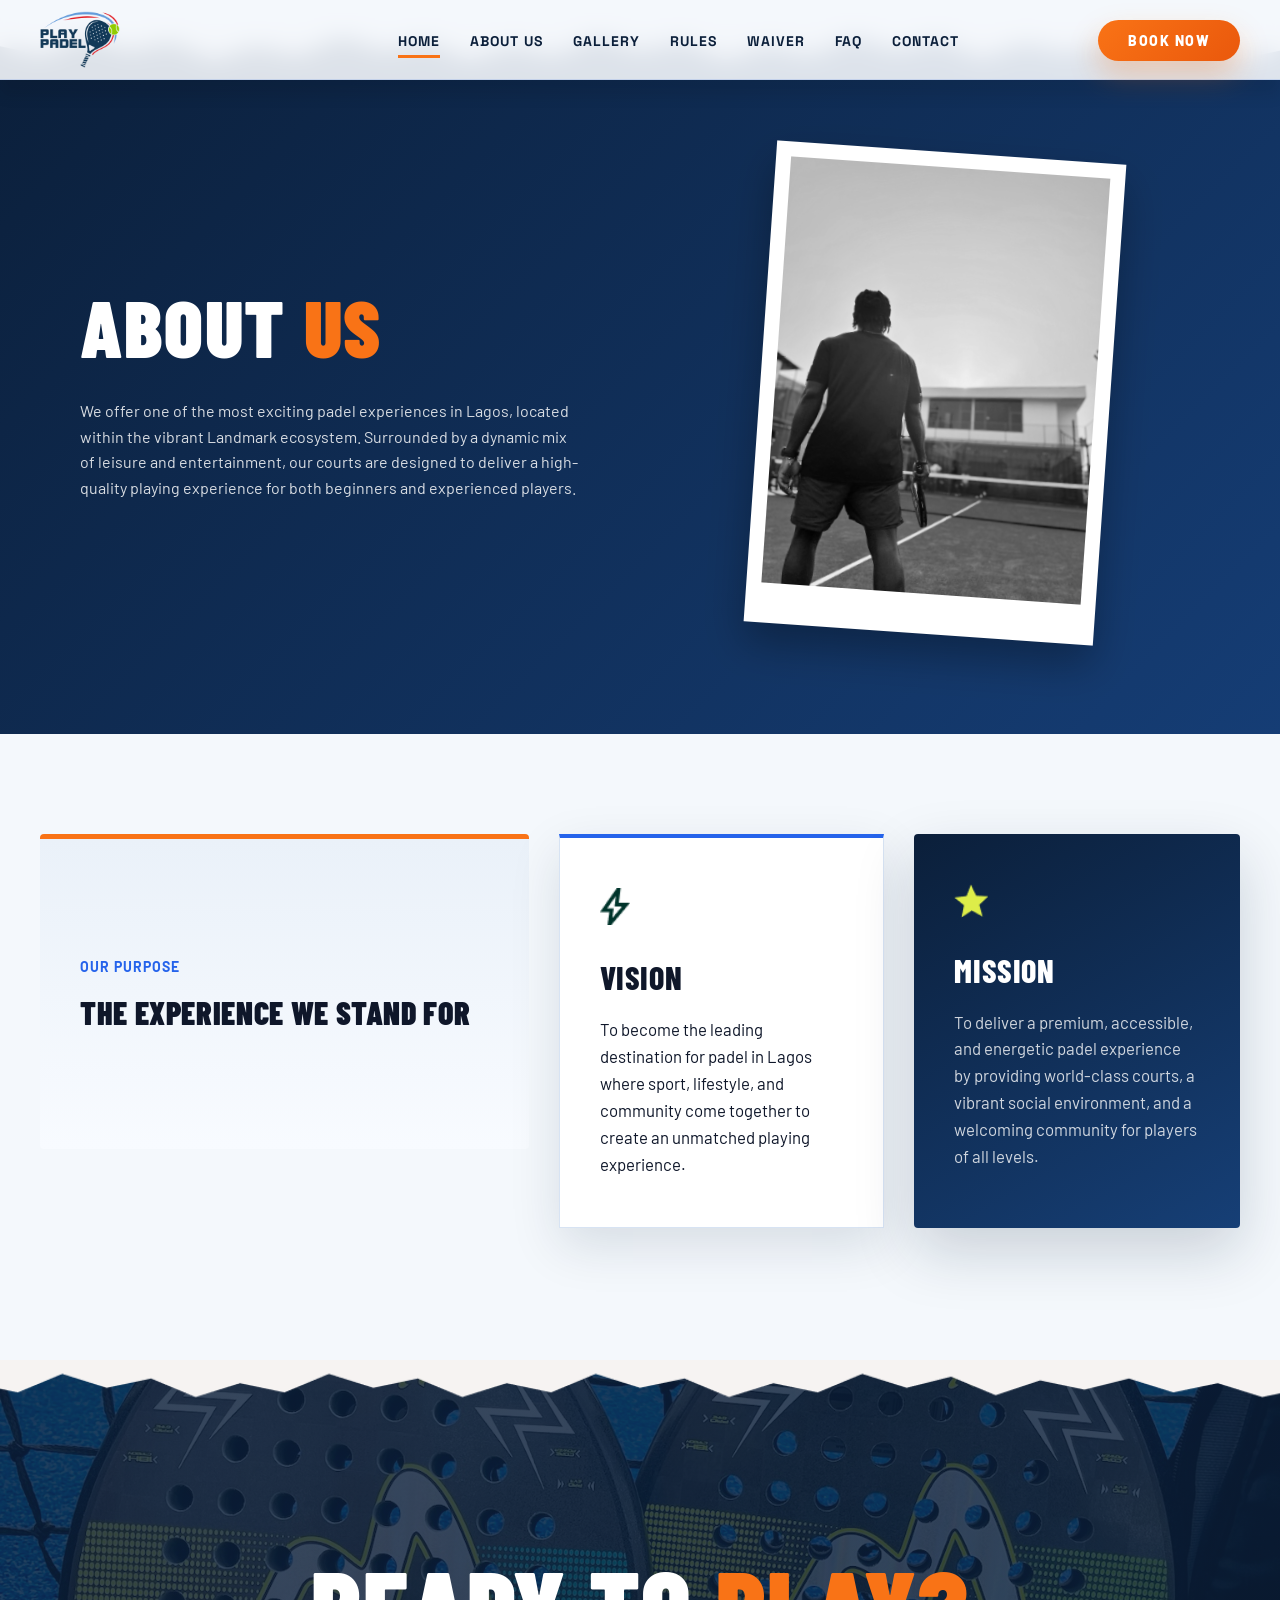
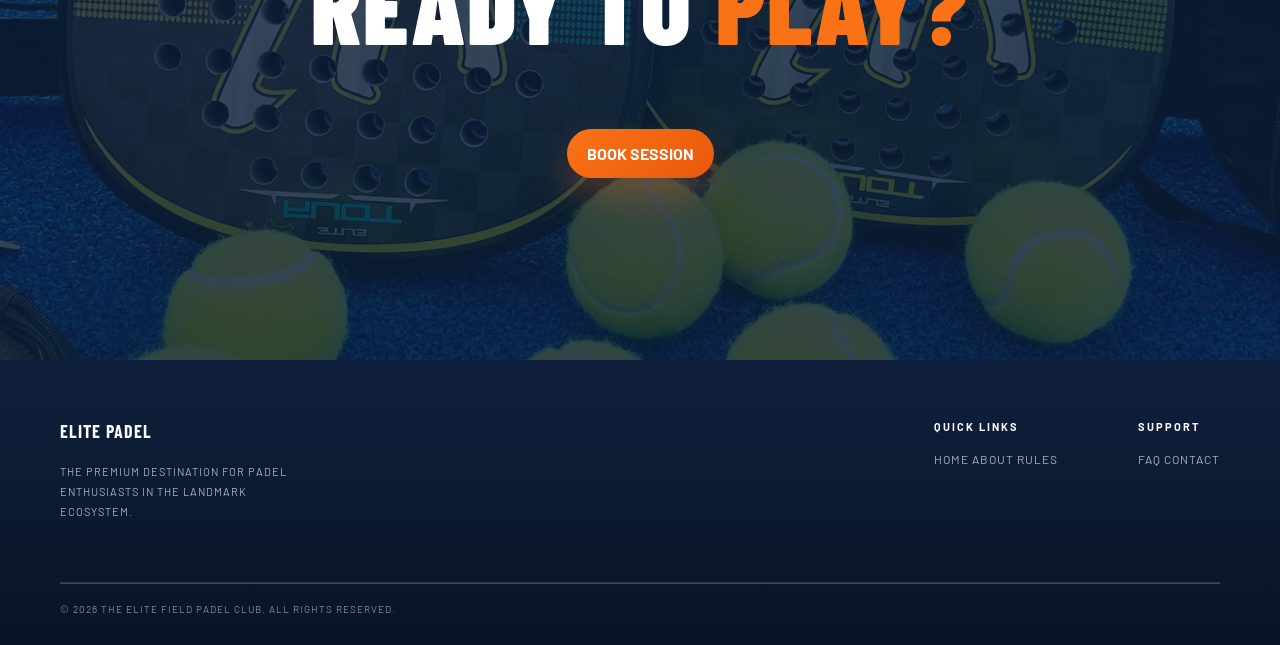
==== about/index.html @ b1336ca7 "playpadel ikoyi version" ====
<!DOCTYPE html>
<html lang="en">
<head>
  <meta charset="UTF-8">
  <meta name="viewport" content="width=device-width, initial-scale=1.0">
  <title>About Us | Play Padel - Premium Padel Club in Lagos, Nigeria</title>
  <link rel="stylesheet" href="/global.css">
  <link rel="stylesheet" href="/about/about.css">
  <link rel="stylesheet" href="/mobile.css" media="screen and (max-width: 768px)">
  <link rel="stylesheet" href="/about/aboutmobile.css" media="screen and (max-width: 768px)">
  <link rel="icon" type="image/x-png" href="/playpadellogo.png">
</head>
<body>
  <header>
    <nav class="navbar">
      <a href="/" class="logo-container">
        <img src="../playpadellogo.png" alt="Play Padel logo"/>
      </a>
    
      <div class="hamburger" id="hamburger">
        <span class="bar"></span>
        <span class="bar"></span>
        <span class="bar"></span>
      </div>
    
      <div class="nav-menu-wrapper" id="nav-menu">
        <ul class="nav-links">
          <li><a href="/">HOME</a></li>
          <li><a href="/about">ABOUT US</a></li>
          <li><a href="/gallery">GALLERY</a></li>
          <li><a href="/rules">RULES</a></li>
          <li><a href="/waiver">WAIVER</a></li>
          <li><a href="/faq">FAQ</a></li>
          <li><a href="/contact">CONTACT</a></li>
        </ul>
    
        <div class="nav-cta mobile-only">
          <a href="/booking" class="btn-book">BOOK NOW</a>
        </div>
      </div>
    
      <div class="nav-cta desktop-only">
        <a href="/booking" class="btn-book">BOOK NOW</a>
      </div>
    </nav>
  </header>
  <main>
    <section class="about-hero reveal-on-scroll">
      <div class="about-zigzag"></div>
    
      <div class="about-container">
        <div class="about-text">
          <h1>ABOUT <span>US</span></h1>
          <p>
            We offer one of the most exciting padel experiences in Lagos, 
            located within the vibrant Landmark ecosystem. Surrounded by a 
            dynamic mix of leisure and entertainment, our courts are 
            designed to deliver a high-quality playing experience for both 
            beginners and experienced players.
          </p>
        </div>
    
        <div class="about-image-wrapper">
          <div class="polaroid-frame">
            <img src="../assets/aboutheroimg.jpg" alt="Padel Player">
          </div>
        </div>
      </div>
    </section>



    <!-- VALUES SECTION -->
    <section class="values-section reveal-on-scroll">
      <div class="values-container">
        
        <div class="value-card purpose-card">
          <span class="sub-label">OUR PURPOSE</span>
          <h2>THE EXPERIENCE WE STAND FOR</h2>
        </div>
    
        <div class="value-card vision-card">
          <div class="icon-wrap">
            <img src="../assets/bolt.png" alt="Vision"> </div>
          <h3>VISION</h3>
          <p>To become the leading destination for padel in Lagos where sport, lifestyle, and community come together to create an unmatched playing experience.</p>
        </div>
    
        <div class="value-card-wrapper">
          <div class="value-card mission-card">
            <div class="icon-wrap">
              <img src="../assets/star.png" alt="Mission">
            </div>
            <h3>MISSION</h3>
            <p>To deliver a premium, accessible, and energetic padel experience by providing world-class courts, a vibrant social environment, and a welcoming community for players of all levels.</p>
          </div>
        </div>
    
      </div>
    </section>


    <!-- READY TO PLAY SECTION -->
    <section class="readytoplay-section reveal-on-scroll">
      <div class="readyzigzag"></div>

      <div class="content">
        <h2>READY TO <span>PLAY?</span>
        </h2>
        <a class="content-btn" href="/booking">BOOK SESSION</a>
      </div>
    </section>
  </main>


  <footer class="footer reveal-on-scroll">
    <div class="footer-container">
      
      <!-- Left -->
      <div class="footer-left">
        <h2>ELITE PADEL</h2>
        <p>
          THE PREMIUM DESTINATION FOR PADEL<br>
          ENTHUSIASTS IN THE LANDMARK<br>
          ECOSYSTEM.
        </p>
      </div>
  
      <!-- Right -->
      <div class="footer-right">
        <div class="footer-column">
          <h4>QUICK LINKS</h4>
          <a href="/">HOME</a>
          <a href="/about">ABOUT</a>
          <a href="/rules">RULES</a>
        </div>
  
        <div class="footer-column">
          <h4>SUPPORT</h4>
          <a href="/faq">FAQ</a>
          <a href="/contact">CONTACT</a>
        </div>
      </div>
  
    </div>
  
    <div class="footer-bottom">
      © 2026 THE ELITE FIELD PADEL CLUB. ALL RIGHTS RESERVED.
    </div>
  </footer>
  

  <script src="/main.js"></script>
</body>
</html>
---- global.css ----
@import url('https://fonts.googleapis.com/css2?family=Barlow:wght@400;500;600;700;800&family=Barlow+Condensed:wght@600;700;800&family=Space+Grotesk:wght@500;700&display=swap');

* {
  margin: 0;
  padding: 0;
  box-sizing: border-box;
}

body, html {
  margin: 0;
  padding: 0;
  font-family: "Barlow", sans-serif;
  background: #f4f8fc;
  color: #0f172a;
  scroll-behavior: smooth;
}

h1, h2, h3 {
  font-family: "Barlow Condensed", sans-serif;
  letter-spacing: 0.02em;
}

:root {
  --primary-gold: #f97316;
  --nav-bg: rgba(244, 248, 252, 0.9);
  --dark-green: #0b1f3a;
  --accent-gold: #2563eb;
  --heading-text: #0f172a;
  --surface-base: #f4f8fc;
  --surface-soft: #eaf1f9;
  --surface-card: #ffffff;
  --surface-strong: #dbeafe;
  --text-muted: #475569;
  --border-soft: #d7e3f3;
  --cta-strong: #ea580c;
  --cta-soft: #ffedd5;
  --shadow-soft: 0 18px 48px rgba(11, 31, 58, 0.12);
  --shadow-strong: 0 24px 60px rgba(11, 31, 58, 0.18);
}

.hero-section {
  position: relative;
  height: 100vh;
  width: 100%;
  background-color: var(--dark-green);
  display: flex;
  align-items: center;
  color: white;
  overflow: hidden;
}

.hero-section::before {
  content: '';
  position: absolute;
  top: 0; 
  left: 0; 
  width: 100%; 
  height: 100%;
  background: 
    linear-gradient(to right, rgba(11, 31, 58, 0.9), rgba(11, 31, 58, 0.45), rgba(11, 31, 58, 0.12)),
    url('/assets/heroimg.jpg') center/cover no-repeat;
  background-position: 50% 35%;
  z-index: 0;
  transform-origin: 80% center; 
  
  animation: cinematicDrift 4.5s cubic-bezier(0.16, 1, 0.3, 1) forwards;
}

.navbar {
  /* display: none; */
  position: fixed;
  top: 0;
  left: 0;
  width: 100%;
  height: 80px;
  display: flex;
  align-items: center;
  justify-content: space-between;
  /* padding: 10px 40px; */
  padding: 0 40px;
  box-sizing: border-box;
  z-index: 100;

  /* Glassmorphism Effect */
  background: var(--nav-bg);
  backdrop-filter: blur(12px);
  -webkit-backdrop-filter: blur(12px);
  border-bottom: 1px solid rgba(37, 99, 235, 0.14);
  box-shadow: 0 14px 36px rgba(11, 31, 58, 0.08);


  animation: navDown 0.8s cubic-bezier(0.16, 1, 0.3, 1) 0.2s backwards;
}

/* Logo Styling */
.logo-container img {
  width: 80px;
  /* height: 60px; */
  height: auto;
  display: block;


  transition: transform 0.4s cubic-bezier(0.175, 0.885, 0.32, 1.275);
}

.logo-container img:hover {
  transform: scale(1.1) rotate(-3deg);
}

/* Navigation Links */
.nav-links {
  list-style: none;
  display: flex;
  gap: 30px;
  margin: 0;
  padding: 0;
  align-items: center;
}

.nav-links a {
  text-decoration: none;
  color: var(--dark-green);
  font-size: 14px;
  font-weight: 700;
  letter-spacing: 1px;
  padding-bottom: 8px;
  font-family: "Space Grotesk", sans-serif;
  position: relative; 
  transition: opacity 0.3s;
}

/* The Hidden Line (Pseudo-element) */
.nav-links a::after {
  content: '';
  position: absolute;
  bottom: 0;
  left: 0;
  width: 100%;
  height: 3px;
  background-color: var(--primary-gold);
  
  /* Start hidden and scaled to the left */
  transform: scaleX(0);
  transform-origin: bottom left;
  
  /* The "moving" animation effect */
  transition: transform 0.3s cubic-bezier(0.65, 0.05, 0.36, 1);
}

/* Hover State: Animate the line in */
.nav-links a:hover::after {
  transform: scaleX(1);
}

/* Active State: Keep the line visible */
.nav-links a.active::after {
  transform: scaleX(1);
}

/*Slight fade for other links on hover */
.nav-links:hover a:not(:hover):not(.active) {
  opacity: 0.6;
}


/* Book Now Button */
.btn-book {
  background: linear-gradient(135deg, var(--primary-gold), var(--cta-strong));
  color: white;
  text-decoration: none;
  padding: 12px 30px;
  font-size: 14px;
  font-weight: 800;
  letter-spacing: 1.5px;
  border-radius: 999px;
  transition: transform 0.25s ease, box-shadow 0.25s ease, background 0.25s ease;
  box-shadow: 0 14px 30px rgba(249, 115, 22, 0.28);
}

.btn-book:hover {
  background: linear-gradient(135deg, #fb923c, var(--primary-gold));
  transform: translateY(-2px);
  box-shadow: 0 18px 34px rgba(249, 115, 22, 0.34);
}

.mobile-only {
  display: none;
}

.hero-content {
  position: relative;
  z-index: 2;
  padding-left: 20px;
  max-width: 640px;
  margin-top: 4rem;
}

.hero-content .mobilehero-text {
  display: none;
}

.hero-content h1 {
  font-size: clamp(4rem, 8vw, 6.6rem);
  margin-bottom: 14px;
  line-height: 0.88;
  letter-spacing: 0.04em;
  text-transform: uppercase;
  text-shadow: 0 10px 30px rgba(0, 0, 0, 0.28);


  animation: revealUp 0.8s cubic-bezier(0.16, 1, 0.3, 1) 0.5s backwards;
}

.hero-content p {
  font-size: 1.15rem;
  font-weight: 500;
  margin-bottom: 34px;
  width: 78%;
  color: rgba(255, 255, 255, 0.88);
  line-height: 1.55;

  animation: revealUp 0.8s cubic-bezier(0.16, 1, 0.3, 1) 0.7s backwards;
}

/* Buttons */
.hero-buttons {
  display: flex;
  gap: 20px;
  align-items: center;

  animation: revealUp 0.8s cubic-bezier(0.16, 1, 0.3, 1) 0.9s backwards;
}

.btn {
  padding: 15px 30px;
  text-decoration: none;
  font-weight: 500;
  border-radius: 999px;
  transition: transform 0.25s ease, box-shadow 0.25s ease, background-color 0.25s ease, color 0.25s ease, border-color 0.25s ease;
  font-family: "Space Grotesk", sans-serif;
  text-align: center;
  letter-spacing: 0.06em;
}

.btn-solid {
  background: linear-gradient(135deg, var(--primary-gold), var(--cta-strong));
  color: white;
  box-shadow: 0 16px 32px rgba(249, 115, 22, 0.3);

  /* This makes the "Book Now" button gently breathe after it appears */
  /* animation: softPulse 3s ease-in-out 2s infinite; */
}

.btn-outline {
  border: 2px solid rgba(255, 255, 255, 0.7);
  color: white;
  background: rgba(255, 255, 255, 0.04);
}

.btn-solid:hover {
  background: linear-gradient(135deg, #fb923c, var(--primary-gold));
  transform: translateY(-3px);
  box-shadow: 0 18px 36px rgba(249, 115, 22, 0.35);
}

.btn-outline:hover {
  background-color: white;
  color: var(--dark-green);
  transform: translateY(-3px);
  box-shadow: 0 14px 30px rgba(255, 255, 255, 0.18);
}

/* Zigzag Bottom Design */
.zigzag-bottom {
  position: absolute;
  bottom: 0;
  left: 0;
  width: 100%;
  height: 80px;
  background-image: url('assets/zigzag.png'); 
  
  /* Adjust size if the zigzag looks too big or too small */
  background-size: auto 100%; 
  z-index: 5;

  animation: revealUp 1s ease-out 1.2s backwards;
}

/* --- Animation Keyframes --- */

/* The "Ken Burns" effect for the background image */
@keyframes heroBackgroundZoom {
  0% { transform: scale(1.15); filter: blur(5px); }
  100% { transform: scale(1); filter: blur(0); }
}

/* Slide down with a slight bounce for the Nav */
@keyframes navDown {
  from { transform: translateY(-100%); opacity: 0; }
  to { transform: translateY(0); opacity: 1; }
}


@keyframes cinematicDrift {
  0% {
    /* Starts zoomed in, shifted right, and slightly dark/blurred */
    transform: scale(1.4) translateX(10%);
    filter: brightness(0.5) blur(15px);
  }
  20% {
    /* Fast initial clear-up */
    filter: brightness(0.7) blur(5px);
  }
  100% {
    /* Settle into the perfect view */
    transform: scale(1) translateX(0);
    filter: brightness(1) blur(0);
  }
}

/* Crisp reveal for text */
/* @keyframes revealUp {
  from { transform: translateY(40px); opacity: 0; }
  to { transform: translateY(0); opacity: 1; }
} */

@keyframes revealUp {
  from { 
    transform: translateX(-60px); /* Changed to X for that "meeting in the middle" feel */
    opacity: 0; 
    filter: blur(10px);
  }
  to { 
    transform: translateX(0); 
    opacity: 1; 
    filter: blur(0);
  }
}

/* Subtle pulse for the CTA to draw the eye */
@keyframes softPulse {
  0% { transform: scale(1); }
  50% { transform: scale(1.03); }
  100% { transform: scale(1); }
}









/* ELEVATED SOCIAL SPORTS SECTION */
.intro-section {
  width: 100%;
  background: 
    linear-gradient(rgba(244, 248, 252, 0.96), rgba(244, 248, 252, 0.96)),
    url('/assets/elevatedbg.png') center top/cover no-repeat;
  min-height: 50vh;
}

.intro-content {
  display: flex;
  padding: 60px 30px;
  gap: 2rem;
  align-items: start;
  justify-content: space-between;
  width: 100%;
}

.intro-content h2 {
  font-size: clamp(2.8rem, 5vw, 4rem);
  color: var(--heading-text);
  line-height: 0.95;
  text-transform: uppercase;
}

.intro-content p{
  width: 65%;
  font-size: 1.4rem;
  color: var(--text-muted);
  justify-self: flex-end;
  line-height: 1.55;
}

.gold-bg {
  width: 100%;
  height: 5px;
  background: linear-gradient(90deg, var(--primary-gold), var(--accent-gold));
}



/* OUR PADEL EXPERIENCE */
.padel-experience {
  display: flex;
  flex-direction: column;
  padding: 40px 20px;
  justify-content: center;
  align-items: center;
}

.padel-experience h2{
  margin-top: 2rem;
  margin-bottom: 2.5rem;
  font-weight: bold;
  font-size: clamp(2.6rem, 5vw, 3.5rem);
  color: var(--heading-text);
  text-transform: uppercase;
}

.padel-cards {
  display: flex;
  gap: 20px;
  width: 100%;

  overflow-x: auto; 
  padding-bottom: 10px;
  
  scroll-snap-type: x mandatory; 
  
  scrollbar-width: none;
  -ms-overflow-style: none;
}

.padel-cards::-webkit-scrollbar {
  display: none;
}

.padel-cards .card {
  background: var(--surface-card);
  width: 100%;
  flex: 0 0 calc((100% - 40px) / 2.6);
  scroll-snap-align: start;
  flex-shrink: 0;
  border-top: 5px solid var(--accent-gold);
  box-shadow: var(--shadow-soft);

  transition: transform 0.4s cubic-bezier(0.165, 0.84, 0.44, 1), box-shadow 0.4s ease;
}

.padel-cards .card:hover {
  transform: translateY(-10px);
  box-shadow: var(--shadow-strong);
}

.padel-cards .card .card-content {
  padding: 30px ;
}

.padel-cards .card img {
  width: 100%;
  height: 400px;
  /* height: auto; */
  object-fit: cover;

  transition: transform 0.8s cubic-bezier(0.165, 0.84, 0.44, 1);
}

.padel-cards .card:hover img {
  transform: scale(1.01);
}

.padel-cards .card .card-content {
  display: flex;
  flex-direction: column;
  gap: 1.2rem;
}

.padel-cards .card .card-content h3{
  font-size: 1.7rem;
  font-weight: bolder;
  color: var(--heading-text);
  line-height: 1;
}

.padel-cards .card .card-content a{
  text-decoration: none;
  color: var(--accent-gold);
  font-size: 12px;
  font-weight: 700;
  font-family: "Space Grotesk", sans-serif;
  letter-spacing: 0.08em;
}

/* --- INTRO SECTION INITIAL STATE (Hidden) --- */
.intro-content h2,
.intro-content p,
.gold-bg,
.padel-experience h2,
.padel-cards .card {
    opacity: 0;
    will-change: transform, opacity, clip-path;
}

/* Text Mask Effect: We use clip-path to hide the text without extra HTML divs */
.intro-content h2, 
.padel-experience h2 {
    transform: translateY(100%);
    clip-path: inset(0 0 100% 0); /* Hides the bottom of the text */
}

.intro-content p {
    transform: translateY(20px);
}

.gold-bg {
    transform: scaleX(0);
    transform-origin: left;
}

.padel-cards .card {
    transform: translateY(40px) scale(0.96);
}

/* --- THE REVEAL LOGIC (Triggered by .reveal-active) --- */

/* 1. Headings Rise and "Unclip" */
.intro-section.reveal-active .intro-content h2,
.intro-section.reveal-active .padel-experience h2 {
    opacity: 1;
    transform: translateY(0);
    clip-path: inset(0 0 0 0); /* Fully reveals the text */
    transition: transform 1s cubic-bezier(0.16, 1, 0.3, 1), 
                clip-path 1s cubic-bezier(0.16, 1, 0.3, 1), 
                opacity 0.5s ease;
}

/* 2. Paragraph follows with a slight fade */
.intro-section.reveal-active .intro-content p {
    opacity: 1;
    transform: translateY(0);
    transition: all 0.8s cubic-bezier(0.16, 1, 0.3, 1) 0.2s;
}

/* 3. The Gold Line draws across */
.intro-section.reveal-active .gold-bg {
    opacity: 1;
    transform: scaleX(1);
    transition: transform 1.2s cubic-bezier(0.65, 0, 0.35, 1) 0.4s;
}

/* 4. The Experience Heading (if in same section) */
.intro-section.reveal-active .padel-experience h2 {
    transition-delay: 0.5s;
}

/* 5. The Cards (Staggered Pop-up) */
.intro-section.reveal-active .padel-cards .card {
    opacity: 1;
    transform: translateY(0) scale(1);
    transition: all 0.8s cubic-bezier(0.16, 1, 0.3, 1);
}

/* Stagger delays for cards */
.intro-section.reveal-active .padel-cards .card:nth-child(1) { transition-delay: 0.6s; }
.intro-section.reveal-active .padel-cards .card:nth-child(2) { transition-delay: 0.75s; }
.intro-section.reveal-active .padel-cards .card:nth-child(3) { transition-delay: 0.9s; }
.intro-section.reveal-active .padel-cards .card:nth-child(4) { transition-delay: 1.05s; }






/* REVIEWS SECTION */
.reviews-section{
  background: linear-gradient(180deg, #eef5fd 0%, #f7fbff 100%);
  padding-top: 20px;
}

.reviews-section-container {
  background-color: #f7fbff;
  /* margin-top: 1rem; */
}

.reviews-section-container h2{
  text-align: center;
  padding-top: 2rem;
  font-size: clamp(2.4rem, 4vw, 3.4rem);
  color: var(--heading-text);
  text-transform: uppercase;
}

.testimonial-container {
  /* display: none; */
  display: flex;
  flex-direction: column;
  padding: 40px 50px;
}

.testimonial-container .container1 {
  display: flex;
  gap: 10px;
  width: 100%;
}

.container1 .left {
  background-color: var(--surface-card);
  padding: 40px 30px;
  border-radius: 18px;
  position: relative;
  width: 65%;
}

.left .quoteicon {
  position: absolute;
  top: 0;
  left: 0;
  margin-top: 10px;
  margin-left: 10px;
  width: 55px;
}

.left-content {
  
  display: flex;
  flex-direction: column;
  gap: 30px;
}

.left-content h3{
  color: var(--heading-text);
  width: 60%;
  line-height: 1.3;
  font-size: 1.2rem;
}

.left-content .name-container {
  display: flex;
  gap: 5px;
}

.left-content .name-container .name-initials {
  background: linear-gradient(135deg, var(--accent-gold), #1d4ed8);
  color: white;
  border-radius: 50%;
  padding: 10px;
  text-align: center;
}

.left-content .name-container .name-content {
  display: flex;
  flex-direction: column;
  align-items: center;
  justify-content: center;
  /* gap: 10px; */
}

.left-content .name-container .name-content h3{
  width: 100%;
  font-size: 14px;
}

.name-content p {
  font-size: 12px;
}


.container1 .right {
  width: 35%;
  display: flex;
  flex-direction: column;
  background: linear-gradient(160deg, var(--dark-green), #153d75);
  padding: 30px;
  gap: 20px;
  border-radius: 18px;
  justify-content: space-between;
  color: white;
  height: 240px;
}

.container1 .right img {
  width: 20px;
}

.container1 .right h3 {
  font-size: 1.3rem;
  font-weight: 500;
  font-style: italic;
}

.white-thin-line {
  background-color: rgba(128, 128, 128, 0.253);
  height: 1px;
  width: 100%;
}

.container1 .right p{
  font-size: 12px;
}



.container2 {
  display: flex;
  gap: 20px;
  padding: 40px 0;
  justify-content: center;
}

.container2 .card {
  width: 100%;
  padding: 20px;
  border-radius: 18px;
  background: var(--surface-soft);
  position: relative;
}

.container2 .card p {
  font-size: 1.2rem;
  font-weight: 600;
}

/* Light cards */
.container2 .card.light {
  background: var(--surface-soft);
  height: 150px;
}

/* Highlight middle card */
.container2 .card.highlight {
  background: linear-gradient(135deg, var(--primary-gold), var(--cta-strong));
  color: white;
}

.container2 .card.highlight img {
  width: 20px;
  margin-bottom: 1rem;
}

.container2 .card.highlight .author {
  color: rgba(255, 255, 255, 0.88);
}

/* Border accent (right card) */
.container2 .card.bordered {
  border-left: 4px solid var(--accent-gold);
  background-color: white;
  height: 120px;
}

.container2 .card.bordered p{
  color: var(--heading-text);
}

/* Stars */
.stars {
  color: var(--primary-gold);
  font-size: 14px;
  margin-bottom: 10px;
}

/* Text */
.text {
  font-size: 14px;
  margin-bottom: 15px;
}

/* Author */
.author {
  font-size: 12px;
  color: var(--text-muted);
}

/* Check icon */
.icon {
  font-size: 16px;
  margin-bottom: 10px;
}




/* --- REVIEWS INITIAL STATE (Hidden) --- */
.reviews-section-container h2,
.container1 .left,
.container1 .right,
.container2 .card {
    opacity: 0;
    will-change: transform, opacity;
}

/* Specific initial positions */
.reviews-section-container h2 { transform: translateY(20px); }
.container1 .left { transform: translateX(-40px); }
.container1 .right { transform: translateX(40px); }
.container2 .card { transform: translateY(30px) scale(0.95); }


/* The Heading */
.reviews-section.reveal-active h2 {
    opacity: 1;
    transform: translateY(0);
    transition: all 0.8s cubic-bezier(0.16, 1, 0.3, 1);
}

/* Main Testimonial (Left & Right sliding together) */
.reviews-section.reveal-active .container1 .left,
.reviews-section.reveal-active .container1 .right {
    opacity: 1;
    transform: translateX(0);
    transition: all 1s cubic-bezier(0.16, 1, 0.3, 1) 0.3s;
}

/* Bottom Cards (Staggered Pop-up) */
.reviews-section.reveal-active .container2 .card {
    opacity: 1;
    transform: translateY(0) scale(1);
    transition: all 0.7s cubic-bezier(0.175, 0.885, 0.32, 1.1) 0.6s;
}

/* Delays for the three small cards */
.reviews-section.reveal-active .container2 .card:nth-child(1) { transition-delay: 0.6s; }
.reviews-section.reveal-active .container2 .card:nth-child(2) { transition-delay: 0.75s; }
.reviews-section.reveal-active .container2 .card:nth-child(3) { transition-delay: 0.9s; }


/* --- MODERN INTERACTIVE HOVERS (The "Love" factor) --- */

/* Large Quote Hover */
.container1 .left {
  transition: transform 0.4s ease, box-shadow 0.4s ease;
}
.container1 .left:hover {
    transform: scale(1.02);
    box-shadow: 0 15px 35px rgba(0,0,0,0.05);
}

/* Dark Green Card Hover */
.container1 .right {
    transition: background-color 0.3s ease, transform 0.4s ease;
}
.container1 .right:hover {
    background: linear-gradient(160deg, #12305a, #1d4ed8);
    transform: translateY(-5px);
}

/* Bottom Cards Hover */
.container2 .card {
    transition: transform 0.4s cubic-bezier(0.165, 0.84, 0.44, 1), box-shadow 0.4s ease, background-color 0.3s ease;
}

.container2 .card:hover {
    transform: translateY(-10px);
    box-shadow: 0 12px 25px rgba(0,0,0,0.08);
}

/* Special interaction for the highlighted card */
.container2 .card.highlight:hover {
    background: linear-gradient(135deg, #fb923c, var(--primary-gold));
}

/* Small detail: Make the quote icon pulse slightly on load */
@keyframes quotePulse {
    0% { transform: scale(1); }
    50% { transform: scale(1.1); }
    100% { transform: scale(1); }
}
.reveal-active .left .quoteicon {
    animation: quotePulse 2s ease-in-out 1.5s;
}



/* READY TO PLAY SECTION */
.readytoplay-section {
  position: relative;
  margin-top: 2rem;
  width: 100%;
  height: 600px;
  background:
    linear-gradient(rgba(11, 31, 58, 0.82), rgba(11, 31, 58, 0.82)), 
    url('assets/readybg.jpg') center/cover no-repeat;
  background-position: 50% 60%;
  overflow: hidden;
  display: flex;
  justify-content: center;
  align-items: center;


  /* We add a transition to the background size/scale for a parallax feel */
  transition: background-position 1.5s cubic-bezier(0.16, 1, 0.3, 1);
}


/* Background image starts slightly zoomed in */
.readytoplay-section::before {
  content: '';
  position: absolute;
  inset: 0;
  background: inherit;
  transform: scale(1.1);
  transition: transform 2s cubic-bezier(0.16, 1, 0.3, 1);
  z-index: 0;
}


/* Zigzag shape */
.readyzigzag {
  position: absolute;
  top: 0;
  left: 0;
  width: 100%;
  height: 100px;
  background: url('assets/readymask.png') center/cover no-repeat;

  transform: translateY(-100%);
  transition: transform 1.2s cubic-bezier(0.16, 1, 0.3, 1);
  z-index: 3;
}

.readytoplay-section .content {
  position: relative;
  z-index: 2;
  display: flex;
  flex-direction: column;
  gap: 4rem;
  align-items: center;
}

.readytoplay-section .content h2 {
  font-size: clamp(3.6rem, 8vw, 6.5rem);
  color: white;
  font-weight: 900;


  opacity: 0;
  transform: translateY(50px) skewY(2deg);
  transition: all 1s cubic-bezier(0.16, 1, 0.3, 1);
}

.readytoplay-section .content h2 span{
  color: var(--primary-gold);

  display: inline-block;
  opacity: 0;
  transform: translateY(30px);
  transition: all 0.8s cubic-bezier(0.16, 1, 0.3, 1);
}

.readytoplay-section .content a {
  text-decoration: none;
  color: white;
  background: linear-gradient(135deg, var(--primary-gold), var(--cta-strong));
  padding: 15px 20px;
  font-weight: bold;
  border-radius: 999px;
  box-shadow: 0 18px 34px rgba(249, 115, 22, 0.28);

  opacity: 0;
  transform: scale(0.8);
  transition: all 0.6s cubic-bezier(0.34, 1.56, 0.64, 1); /* Bouncy entry */
}


/* --- THE REVEAL LOGIC (.reveal-active) --- */

/* Zoom out the background to 'settle' the scene */
.readytoplay-section.reveal-active::before {
  transform: scale(1);
}

/* Slide the zigzag mask down */
.readytoplay-section.reveal-active .readyzigzag {
  transform: translateY(0);
}

/* The Heading rises and straightens */
.readytoplay-section.reveal-active .content h2 {
  opacity: 1;
  transform: translateY(0) skewY(0);
  transition-delay: 0.3s;
}

/* The Yellow "PLAY?" pops up slightly after */
.readytoplay-section.reveal-active .content h2 span {
  opacity: 1;
  transform: translateY(0);
  transition-delay: 0.6s;
}

/* The Button pops in with a spring bounce */
.readytoplay-section.reveal-active .content a {
  opacity: 1;
  transform: scale(1);
  transition-delay: 0.9s;
}

/* --- MODERN HOVER EFFECTS --- */

.readytoplay-section .content a {
  transition: transform 0.3s cubic-bezier(0.16, 1, 0.3, 1), background-color 0.3s ease;
}

.readytoplay-section .content a:hover {
  transform: scale(1.1) rotate(-2deg); /* High energy tilt */
  background: linear-gradient(135deg, #fb923c, var(--primary-gold));
  box-shadow: 0 14px 36px rgba(249, 115, 22, 0.38);
}








/* Footer base */
.footer {
  background: linear-gradient(180deg, #10203c 0%, #081427 100%);
  padding: 60px 60px 30px;
  color: #f8fbff;
}

/* Layout */
.footer-container {
  display: flex;
  justify-content: space-between;
  align-items: flex-start;
}

/* Left side */
.footer-left h2 {
  font-size: 18px;
  letter-spacing: 1px;
  margin-bottom: 20px;
}

.footer-left p {
  font-size: 11px;
  line-height: 1.8;
  letter-spacing: 1px;
  color: rgba(219, 234, 254, 0.72);
}

/* Right side */
.footer-right {
  display: flex;
  gap: 80px;
}

.footer-column h4 {
  font-size: 11px;
  letter-spacing: 2px;
  margin-bottom: 15px;
}

.footer-column a {
  display: block;
  text-decoration: none;
  font-size: 12px;
  color: rgba(219, 234, 254, 0.72);
  margin-bottom: 10px;
  letter-spacing: 1px;
}

/* Bottom line */
.footer-bottom {
  margin-top: 60px;
  padding-top: 20px;
  border-top: 1px solid rgba(219, 234, 254, 0.16);
  font-size: 10px;
  letter-spacing: 1px;
  color: rgba(219, 234, 254, 0.55);
}


/* --- FOOTER INITIAL STATE --- */
.footer-left h2,
.footer-left p,
.footer-column,
.footer-bottom {
    opacity: 0;
    transform: translateY(20px);
    will-change: transform, opacity;
}

.footer-bottom {
    transform: translateY(0); /* Bottom line doesn't move, it just draws */
}

.footer-bottom::before {
    content: '';
    position: absolute;
    top: 0;
    left: 0;
    width: 100%;
    height: 1px;
    background-color: rgba(219, 234, 254, 0.24);
    transform: scaleX(0);
    transform-origin: left;
    transition: transform 1.2s cubic-bezier(0.65, 0, 0.35, 1);
}


/* The Brand and Description (Left) */
.footer.reveal-active .footer-left h2,
.footer.reveal-active .footer-left p {
    opacity: 1;
    transform: translateY(0);
    transition: all 0.8s cubic-bezier(0.16, 1, 0.3, 1) 0.1s;
}

/* The Link Columns (Staggered) */
.footer.reveal-active .footer-column {
    opacity: 1;
    transform: translateY(0);
    transition: all 0.8s cubic-bezier(0.16, 1, 0.3, 1);
}

.footer.reveal-active .footer-column:nth-child(1) { transition-delay: 0.3s; }
.footer.reveal-active .footer-column:nth-child(2) { transition-delay: 0.45s; }

/* The Bottom Copyright & Line */
.footer.reveal-active .footer-bottom {
    opacity: 1;
    transition: opacity 1s ease 0.8s;
}

.footer.reveal-active .footer-bottom::before {
    transform: scaleX(1);
    transition-delay: 0.6s;
}

/* --- FOOTER HOVER EFFECTS (The Premium Polish) --- */

.footer-column a {
    transition: color 0.3s ease, transform 0.3s ease;
    display: inline-block; /* Required for transform to work */
}

.footer-column a:hover {
    color: white;
    transform: translateX(5px);
}

.footer-left h2 {
    cursor: default;
    transition: letter-spacing 0.5s ease;
}

.footer-left h2:hover {
    letter-spacing: 3px; /* Subtle editorial expansion */
}
---- about/about.css ----
@import url('/global.css');

.navbar {
  box-shadow: 0 15px 15px rgba(0,0,0,0.09);
}

.about-hero {
  margin-top: 2rem;
  position: relative;
  background: linear-gradient(135deg, var(--dark-green), #153d75);
  padding: 120px 80px 100px;
  color: white;
  overflow: hidden;
  display: flex;
  align-items: center;
}

/* Zigzag Edge at the Top */
.about-zigzag {
  position: absolute;
  top: 0;
  left: 0;
  width: 100%;
  height: 80px;
  background: url('../assets/readymask.png') center/cover no-repeat;
}

.about-container {
  max-width: 1200px;
  margin: 0 auto;
  display: grid;
  grid-template-columns: 1fr 1fr;
  gap: 60px;
  align-items: center;
  width: 100%;
}

/* Text Styling */
.about-text h1 {
  font-family: 'Barlow Condensed', sans-serif;
  font-size: 5rem;
  font-weight: 900;
  margin-bottom: 2rem;
  line-height: 1;
}

.about-text h1 span {
  color: var(--primary-gold);
}

.about-text p {
  font-size: 1rem;
  line-height: 1.6;
  max-width: 500px;
  color: rgba(255, 255, 255, 0.84);
}

/* Polaroid Styling */
.about-image-wrapper {
  display: flex;
  justify-content: center;
}

.polaroid-frame {
  background: white;
  padding: 15px 15px 40px 15px;
  box-shadow: 0 20px 40px rgba(0,0,0,0.3);
  transform: rotate(4deg); /* The "tilted" look */
  transition: transform 0.3s ease;
}

.polaroid-frame:hover {
  transform: rotate(0deg) scale(1.02);
}

.polaroid-frame img {
  width: 100%;
  max-width: 320px;
  height: auto;
  display: block;
  filter: grayscale(100%);
}

/* --- ABOUT HERO INITIAL STATE --- */

/* Text Mask Reveal */
.about-text h1 {
  opacity: 0;
  transform: translateY(100%);
  clip-path: inset(0 0 100% 0);
  will-change: transform, clip-path, opacity;
}

.about-text p {
  opacity: 0;
  transform: translateY(20px);
  will-change: transform, opacity;
}

/* Polaroid "Physical" Entry */
.polaroid-frame {
  opacity: 0;
  /* Starts higher, more rotated, and slightly larger */
  transform: translateY(-50px) rotate(15deg) scale(1.1);
  will-change: transform, opacity;
}

/* Zigzag Entrance */
.about-zigzag {
  transform: translateY(-100%);
  transition: transform 1.2s cubic-bezier(0.16, 1, 0.3, 1);
}

/* --- THE REVEAL LOGIC (When active) --- */

/* Zigzag slides down first */
.about-hero.reveal-active .about-zigzag {
  transform: translateY(0);
}

/* Heading Rises (Editorial Style) */
.about-hero.reveal-active .about-text h1 {
  opacity: 1;
  transform: translateY(0);
  clip-path: inset(0 0 0 0);
  transition: transform 1.2s cubic-bezier(0.16, 1, 0.3, 1) 0.3s,
              clip-path 1.2s cubic-bezier(0.16, 1, 0.3, 1) 0.3s,
              opacity 0.4s ease 0.3s;
}

/* Paragraph follows */
.about-hero.reveal-active .about-text p {
  opacity: 1;
  transform: translateY(0);
  transition: all 0.8s cubic-bezier(0.16, 1, 0.3, 1) 0.6s;
}

/* 4. Polaroid Drops and Settles */
.about-hero.reveal-active .polaroid-frame {
  opacity: 1;
  /* Settles into your original 4deg rotation */
  transform: translateY(0) rotate(4deg) scale(1);
  transition: all 1.2s cubic-bezier(0.175, 0.885, 0.32, 1.275) 0.8s;
}

/* --- REFINED HOVER --- */
/* We keep your hover, but make sure it plays nice with the animation */
.polaroid-frame:hover {
  transform: rotate(0deg) scale(1.05) !important;
  box-shadow: 0 30px 60px rgba(0,0,0,0.4);
  z-index: 10;
}






/* VALUES SECTION */
.values-section {
  padding: 100px 40px;
  background-color: var(--surface-base);
  overflow: hidden; /* Clips the slanted card if it overflows the screen */
}

.values-container {
  max-width: 1300px;
  margin: 0 auto;
  display: grid;
  /* Left card is wider than the other two */
  grid-template-columns: 1.5fr 1fr 1fr; 
  gap: 30px;
  align-items: stretch;
}

.value-card {
  padding: 50px 40px;
  border-radius: 4px; /* Keeping the sharp, premium edges from your design */
  display: flex;
  flex-direction: column;
}

/* PURPOSE CARD */
.purpose-card {
  background: linear-gradient(180deg, var(--surface-soft), #f8fbff);
  justify-content: center;
  height: 80%;
  border-top: 5px solid var(--primary-gold);
}

.purpose-card .sub-label {
  color: var(--accent-gold);
  font-weight: 700;
  font-size: 14px;
  letter-spacing: 1px;
  margin-bottom: 20px;
}

.purpose-card h2 {
  font-size: 2rem;
  color: var(--heading-text);
  line-height: 1.1;
  font-weight: 900;
  max-width: 400px;
}

/* VISION CARD */
.vision-card {
  background-color: #ffffff;
  border: 1px solid var(--border-soft);
  border-top: 4px solid var(--accent-gold);
  border-radius: 0;
  box-shadow: var(--shadow-soft);
}

.vision-card h3, .mission-card h3 {
  font-size: 2rem;
  margin-bottom: 20px;
  font-weight: 800;
}

.vision-card p, .mission-card p {
  line-height: 1.6;
  font-size: 1.05rem;
}

.vision-card .icon-wrap img {
  width: 30px;
  margin-bottom: 30px;
}

/* MISSION CARD (Slanted) */
.value-card-wrapper {
  /* This wrapper holds the rotation without affecting grid alignment */
  perspective: 1000px;
}

.mission-card {
  background: linear-gradient(150deg, var(--dark-green), #163f76);
  color: white;
  height: 100%;
  transform: rotate(3deg) translateY(10px); /* The signature slant */
  box-shadow: var(--shadow-strong);
}

.mission-card .icon-wrap img {
  width: 35px;
  margin-bottom: 30px;
}

.mission-card p {
  color: rgba(255, 255, 255, 0.8);
}



/* VALUES INITIAL STATE */
.value-card {
  opacity: 0;
  transform: translateY(40px);
}

/* REVEAL LOGIC */
.values-section.reveal-active .value-card {
  opacity: 1;
  transform: translateY(0);
  transition: all 0.8s cubic-bezier(0.16, 1, 0.3, 1);
}

/* Stagger the three cards */
.values-section.reveal-active .purpose-card { transition-delay: 0.1s; }
.values-section.reveal-active .vision-card  { transition-delay: 0.3s; }
.values-section.reveal-active .mission-card { transition-delay: 0.5s; }
---- mobile.css ----
/* * { outline: 1px solid red !important; } */

html, body {
  width: 100%;
  overflow-x: hidden;
  position: relative;
}



/* Make Navbar Fixed */
.navbar {
  position: fixed; /* Always at top */
  top: 0;
  width: 100%;
  justify-content: space-between;
  padding: 0 20px;
  height: 70px;
}

.logo-container img {
  width: 60px;
}

.desktop-only { display: none; }
.mobile-only {display: block;}

/* Hamburger Icon Styling */
.hamburger {
  display: flex;
  flex-direction: column;
  justify-content: space-between;
  width: 30px;
  height: 21px;
  cursor: pointer;
  z-index: 1001; /* Above the menu */
}

.hamburger .bar {
  height: 3px;
  width: 100%;
  background-color: var(--dark-green);
  border-radius: 10px;
  transition: all 0.3s ease-in-out;
}

/* The Full-Screen Menu Overlay */
.nav-menu-wrapper {
  position: fixed;
  top: 0;
  right: -100%; /* Hidden by default */
  width: 100%;
  height: 100vh;
  background: rgba(244, 248, 252, 0.98);
  backdrop-filter: blur(15px);
  display: flex;
  flex-direction: column;
  align-items: center;
  justify-content: center;
  transition: 0.4s cubic-bezier(0.77, 0.2, 0.05, 1.0);
  z-index: 1000;
}

.nav-menu-wrapper.active {
  right: 0; /* Slide in */
}

.nav-links {
  flex-direction: column;
  gap: 2rem;
  text-align: center;
  margin-bottom: 3rem;
}

.nav-links a {
  font-size: 1.3rem;
  color: var(--dark-green);
}

/* The "X" Animation */
.hamburger.active .bar:nth-child(2) {
  opacity: 0;
}

.hamburger.active .bar:nth-child(1) {
  transform: translateY(9px) rotate(45deg);
}

.hamburger.active .bar:nth-child(3) {
  transform: translateY(-9px) rotate(-45deg);
}

/* Prevent Scroll Class */
body.no-scroll {
  overflow: hidden;
}


.hero-section {
  background: linear-gradient(to bottom, rgba(11, 31, 58, 0.08), rgba(11, 31, 58, 0.3), rgba(11, 31, 58, 0.88)), url('/assets/heroimg.jpg');
  background-size: cover;
  background-repeat: no-repeat;
  background-position: center top;
  display: flex;
  flex-direction: column;
  justify-content: center;
  align-items: center;
  text-align: center;
  padding-top: 80px;
  padding-right: 0;
  overflow: hidden;
}

.hero-content {
  margin-top: 0;
  /* padding: 0 24px; */
  margin: 0 auto;
  width: 90%;
  max-width: 100%;
  display: flex;
  flex-direction: column;
  align-items: center;
}

.hero-content .mobilehero-text {
  background-color: rgba(255, 255, 255, 0.96);
  display: block;
  color: var(--heading-text);
  font-size: 13px;
  font-weight: 700;
  letter-spacing: 0.08em;
  padding: 8px 10px;
  width: 280px;
  transform: rotate(-2deg);
  margin-bottom: -1px;

  max-width: 90vw;
  margin-left: auto;
  margin-right: auto;
}

.hero-content h1 {
  font-size: 3rem;
  line-height: 1.2;
  margin-bottom: 1rem;
  word-wrap: break-word;
}

.hero-content p {
  font-size: 1rem;
  width: 90%;
  max-width: 100%;
  margin: 0 auto 2rem auto;
}

.hero-buttons {
  display: flex;
  gap: 15px;
  justify-content: center;
  align-items: center;
  width: 100%;
}

.btn {
  display: inline-flex;
  align-items: center;
  justify-content: center;
  font-size: 15px;
  font-weight: 600;
  padding: 10px 20px;
}

.zigzag-bottom {
  height: 30px;
}

.intro-content, .gold-bg {
  display: none;
}

.padel-experience {
  padding: 20px;
}

.padel-experience h2 {
  margin-top: 1rem;
  font-size: 2.2rem;
}

.padel-cards {
  flex-direction: column;
  overflow: hidden;
}

.padel-cards .card {
  flex: 0 0 85%; 
  scroll-snap-align: center;
}

.padel-cards .card img {
  height: 320px;
  overflow: hidden;
}

.padel-cards .card2 img{
  transform: rotate(-2deg) scale(1.05);
}
.padel-cards .card3 img{
  transform: rotate(2deg) scale(1.05);
}







/* REVIEWS SECTION */
.reviews-section-container h2 {
  font-size: 1.5rem;
  padding: 2rem 15px 0 15px;
  line-height: 1.2;
}

.testimonial-container {
  padding: 30px 20px;
  gap: 20px;
}

.testimonial-container .container1 {
  flex-direction: column;
  gap: 20px;
}

.container1 .left, 
.container1 .right {
  width: 100%;
  height: auto;
}

.left-content h3 {
  width: 100%;
  font-size: 1.1rem;
}

.container1 .right {
  min-height: 220px;
  padding: 30px 25px;
}

.container2 {
  flex-direction: column;
  padding: 20px 0;
  gap: 15px;
}

.container2 .card.light, 
.container2 .card.bordered {
  height: auto;
  min-height: 120px;
  padding: 25px 20px;
}

.container2 .card p {
  font-size: 1.1rem;
}

.left-content .name-container .name-initials {
  width: 45px;
  height: 45px;
  display: flex;
  align-items: center;
  justify-content: center;
  padding: 0;
  flex-shrink: 0;
}





/* READY TO PLAY SECTION */
.readytoplay-section {
  height: 450px;
  margin-top: 0;
}

.readyzigzag {
  height: 40px;
  background-size: cover;
}

.readytoplay-section .content {
  gap: 2.5rem;
  padding: 0 20px;
  text-align: center;
}

.readytoplay-section .content h2 {
  font-size: 3rem;
  line-height: 1.1;
  letter-spacing: -1px;
}

.readytoplay-section .content a {
  width: 100%;
  max-width: 280px;
  display: inline-block;
  padding: 18px 0;
  font-size: 1rem;
  letter-spacing: 1px;
  border-radius: 999px;
}



/* FOOTER */
.footer {
  padding: 40px 24px 20px; 
  text-align: left;
}

.footer-container {
  flex-direction: column;
  gap: 40px;
}

.footer-left h2 {
  font-size: 16px;
  margin-bottom: 15px;
}

.footer-left p {
  font-size: 12px;
  max-width: 100%;
  br {
    display: none;
  }
}

.footer-right {
  width: 100%;
  justify-content: flex-start;
  gap: 50px;
}

.footer-column h4 {
  font-size: 10px;
  margin-bottom: 12px;
}

.footer-column a {
  font-size: 13px;
  margin-bottom: 12px;
}

.footer-bottom {
  margin-top: 40px;
  padding-top: 15px;
  font-size: 9px;
  line-height: 1.4;
  text-align: center;
}
---- about/aboutmobile.css ----
@import url('/mobile.css');

.about-hero {
  padding: 100px 24px 60px;
  flex-direction: column;
  text-align: center;
}

.about-container {
  grid-template-columns: 1fr;
  gap: 40px;
}

.about-text h1 {
  font-size: 3rem;
}

.about-text p {
  margin: 0 auto;
  text-align: left;
}

.polaroid-frame {
  transform: rotate(2deg);
  padding: 10px 10px 50px 10px;
}




/* VALUE SECTION */
.values-container {
  grid-template-columns: 1fr;
  gap: 20px;
}

.purpose-card h2 {
  font-size: 1.5rem;
}

.mission-card {
  transform: rotate(-2deg);
  margin-top: 20px;
}

.vision-card p, .mission-card p {
  line-height: 1.6;
  font-size: .9rem;
}

.values-section {
  padding: 60px 20px;
  margin-bottom: 1.5rem;
}
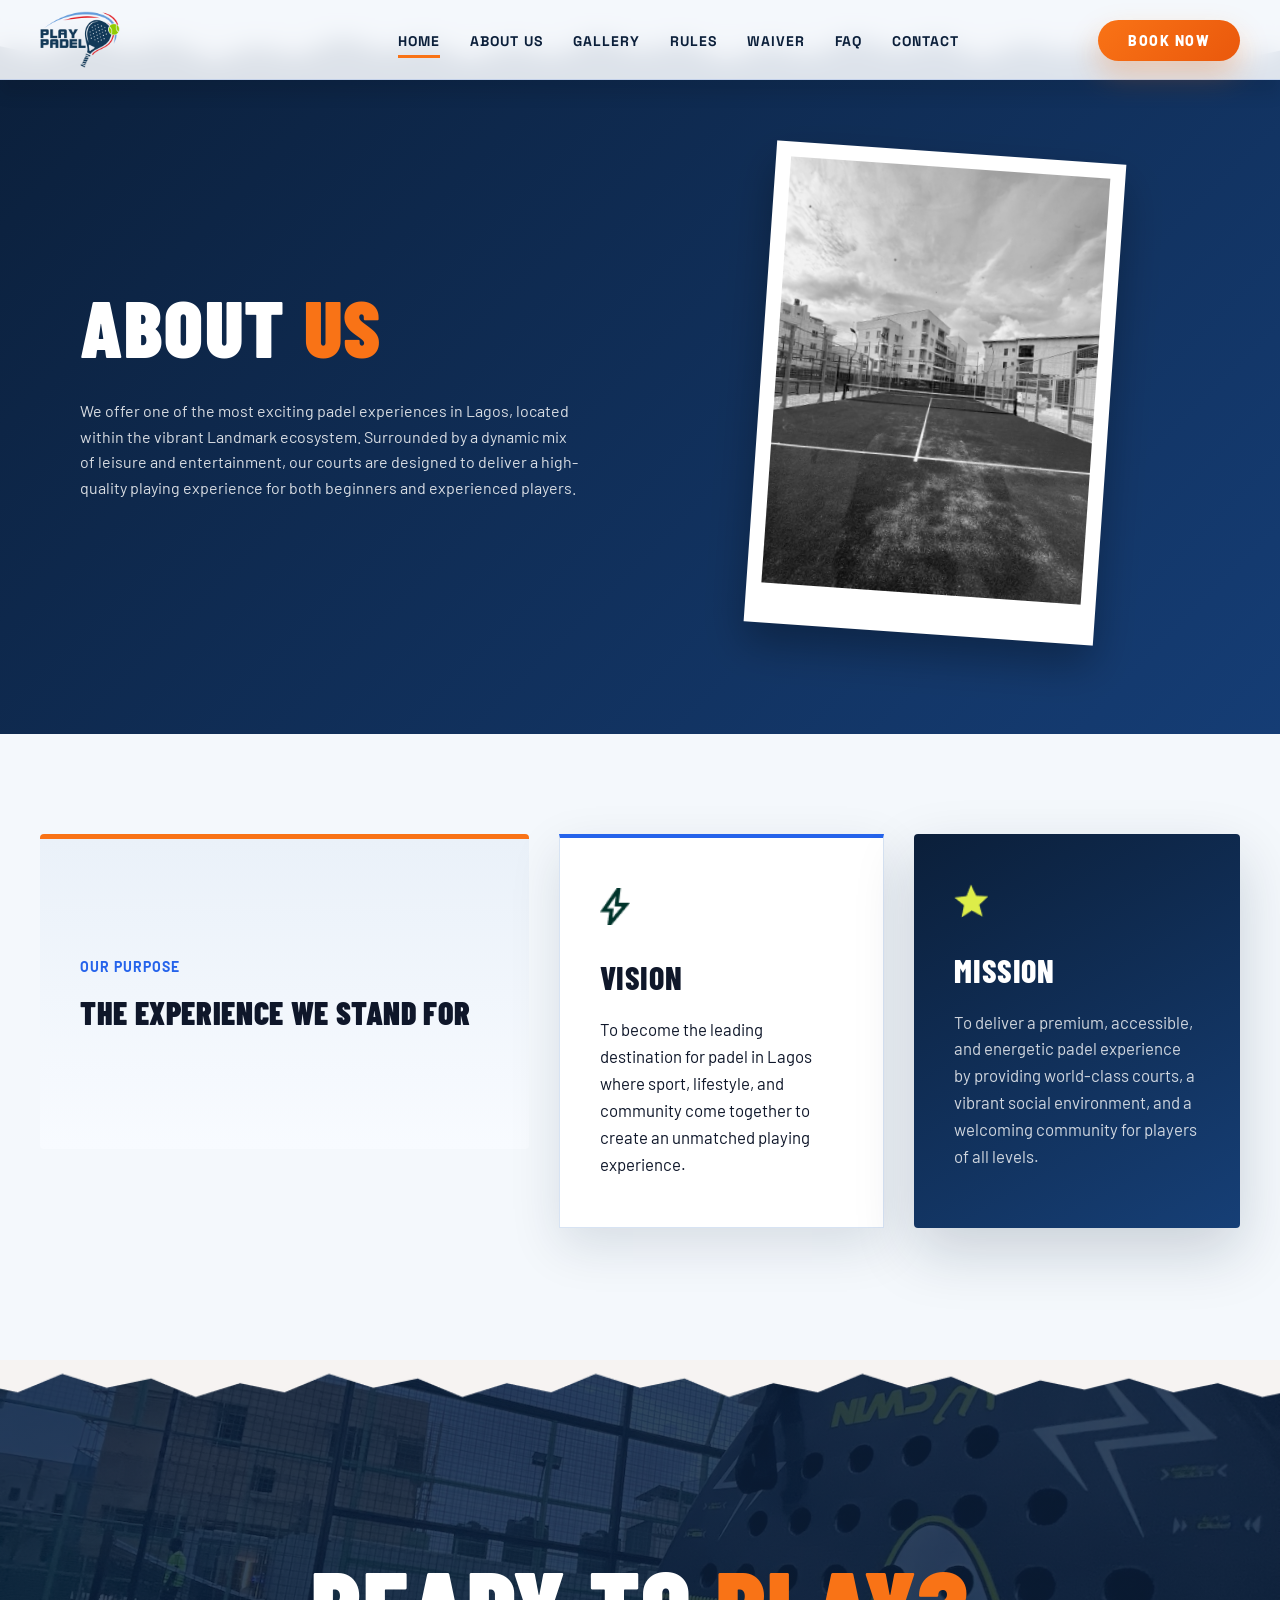
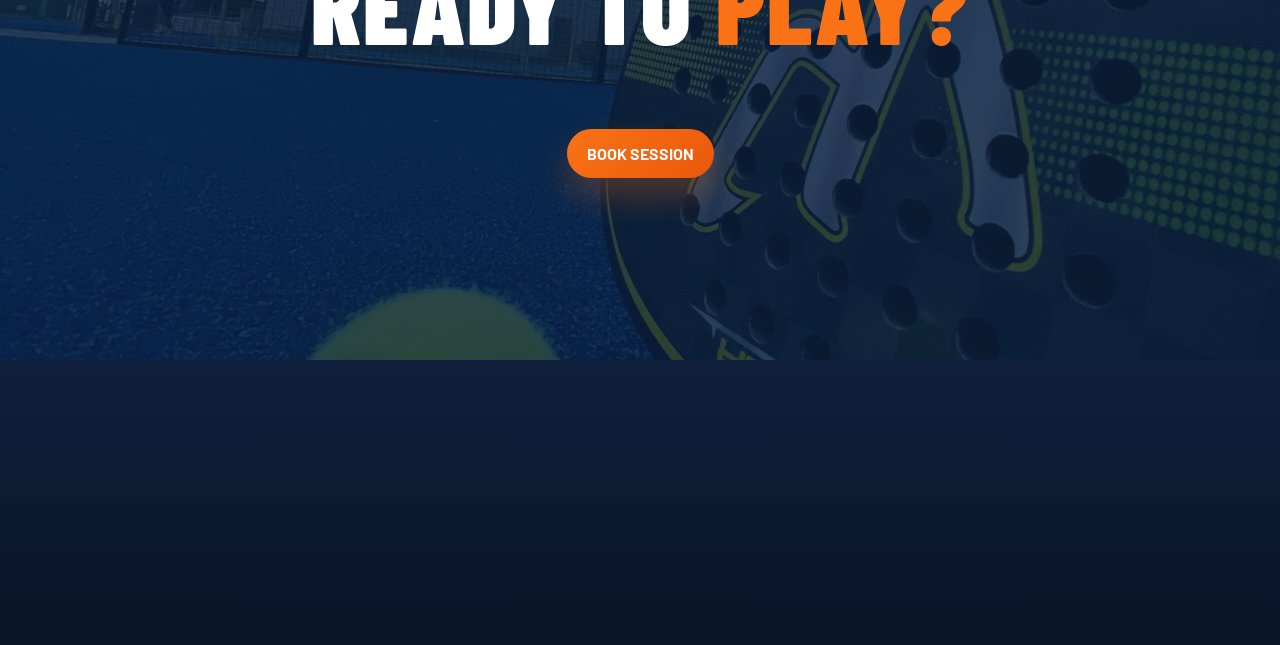
==== commit b9849fc6: "changed all images" ====
--- a/about/index.html
+++ b/about/index.html
@@ -62,7 +62,7 @@
     
         <div class="about-image-wrapper">
           <div class="polaroid-frame">
-            <img src="../assets/aboutheroimg.jpg" alt="Padel Player">
+            <img src="../assets/pic7.jpg" alt="Padel Player">
           </div>
         </div>
       </div>
--- a/global.css
+++ b/global.css
@@ -58,7 +58,7 @@
   height: 100%;
   background: 
     linear-gradient(to right, rgba(11, 31, 58, 0.9), rgba(11, 31, 58, 0.45), rgba(11, 31, 58, 0.12)),
-    url('/assets/heroimg.jpg') center/cover no-repeat;
+    url('/assets/hero2.jpg') center/cover no-repeat;
   background-position: 50% 35%;
   z-index: 0;
   transform-origin: 80% center; 
@@ -357,7 +357,7 @@
   width: 100%;
   background: 
     linear-gradient(rgba(244, 248, 252, 0.96), rgba(244, 248, 252, 0.96)),
-    url('/assets/elevatedbg.png') center top/cover no-repeat;
+    url('/assets/elevatedbg.jpg') center top/cover no-repeat;
   min-height: 50vh;
 }
 
@@ -400,26 +400,68 @@
   padding: 40px 20px;
   justify-content: center;
   align-items: center;
+  width: 100%;
 }
 
 .padel-experience h2{
   margin-top: 2rem;
-  margin-bottom: 2.5rem;
+  margin-bottom: 1.5rem;
   font-weight: bold;
   font-size: clamp(2.6rem, 5vw, 3.5rem);
   color: var(--heading-text);
   text-transform: uppercase;
 }
 
+.padel-slider {
+  width: min(1280px, 100%);
+}
+
+.padel-slider-controls {
+  display: flex;
+  justify-content: flex-end;
+  gap: 12px;
+  margin: 0 0 1.5rem;
+}
+
+.slider-btn {
+  width: 52px;
+  height: 52px;
+  border: 1px solid var(--border-soft);
+  border-radius: 999px;
+  background: rgba(255, 255, 255, 0.92);
+  color: var(--dark-green);
+  display: inline-flex;
+  align-items: center;
+  justify-content: center;
+  font-size: 1.35rem;
+  cursor: pointer;
+  transition: transform 0.2s ease, background-color 0.2s ease, color 0.2s ease, box-shadow 0.2s ease, opacity 0.2s ease;
+  box-shadow: 0 10px 24px rgba(11, 31, 58, 0.1);
+}
+
+.slider-btn:hover:not(:disabled) {
+  transform: translateY(-2px);
+  background: linear-gradient(135deg, var(--accent-gold), #1d4ed8);
+  color: white;
+  box-shadow: 0 14px 28px rgba(37, 99, 235, 0.22);
+}
+
+.slider-btn:disabled {
+  opacity: 0.38;
+  cursor: not-allowed;
+  box-shadow: none;
+}
+
 .padel-cards {
   display: flex;
   gap: 20px;
   width: 100%;
-
-  overflow-x: auto; 
-  padding-bottom: 10px;
+  overflow-x: auto;
+  overflow-y: visible;
+  padding: 8px 4px 18px;
   
   scroll-snap-type: x mandatory; 
+  scroll-behavior: smooth;
   
   scrollbar-width: none;
   -ms-overflow-style: none;
@@ -432,7 +474,7 @@
 .padel-cards .card {
   background: var(--surface-card);
   width: 100%;
-  flex: 0 0 calc((100% - 40px) / 2.6);
+  flex: 0 0 calc((100% - 40px) / 3);
   scroll-snap-align: start;
   flex-shrink: 0;
   border-top: 5px solid var(--accent-gold);
@@ -560,6 +602,12 @@
 .intro-section.reveal-active .padel-cards .card:nth-child(3) { transition-delay: 0.9s; }
 .intro-section.reveal-active .padel-cards .card:nth-child(4) { transition-delay: 1.05s; }
 
+@media (max-width: 1100px) and (min-width: 769px) {
+  .padel-cards .card {
+    flex-basis: calc((100% - 20px) / 2);
+  }
+}
+
 
 
 
@@ -873,7 +921,7 @@
   height: 600px;
   background:
     linear-gradient(rgba(11, 31, 58, 0.82), rgba(11, 31, 58, 0.82)), 
-    url('assets/readybg.jpg') center/cover no-repeat;
+    url('assets/padel4.jpg') center/cover no-repeat;
   background-position: 50% 60%;
   overflow: hidden;
   display: flex;
--- a/mobile.css
+++ b/mobile.css
@@ -187,9 +187,18 @@
   font-size: 2.2rem;
 }
 
+.padel-slider {
+  width: 100%;
+}
+
+.padel-slider-controls {
+  display: none;
+}
+
 .padel-cards {
   flex-direction: column;
   overflow: hidden;
+  padding: 0;
 }
 
 .padel-cards .card {
@@ -252,6 +261,10 @@
   flex-direction: column;
   padding: 20px 0;
   gap: 15px;
+}
+
+.container2 .card:nth-child(n+2) {
+  display: none;
 }
 
 .container2 .card.light, 
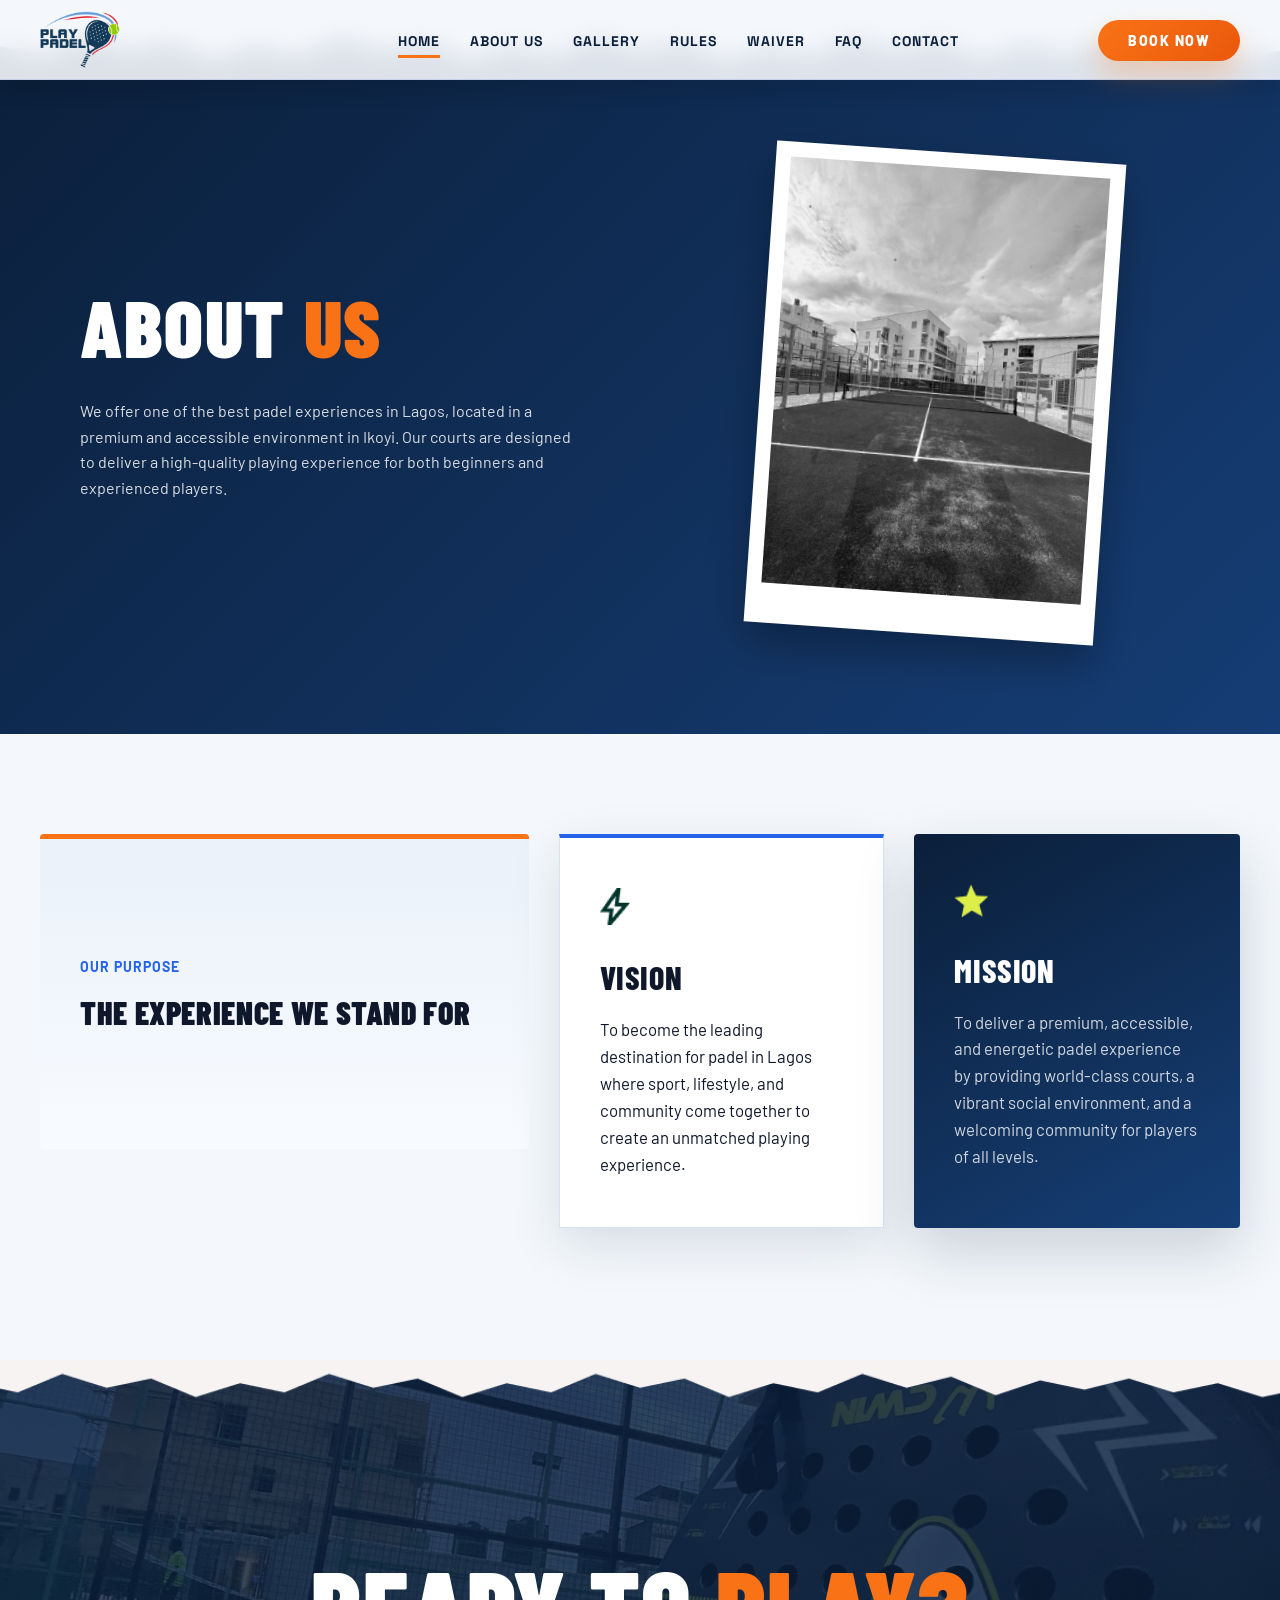
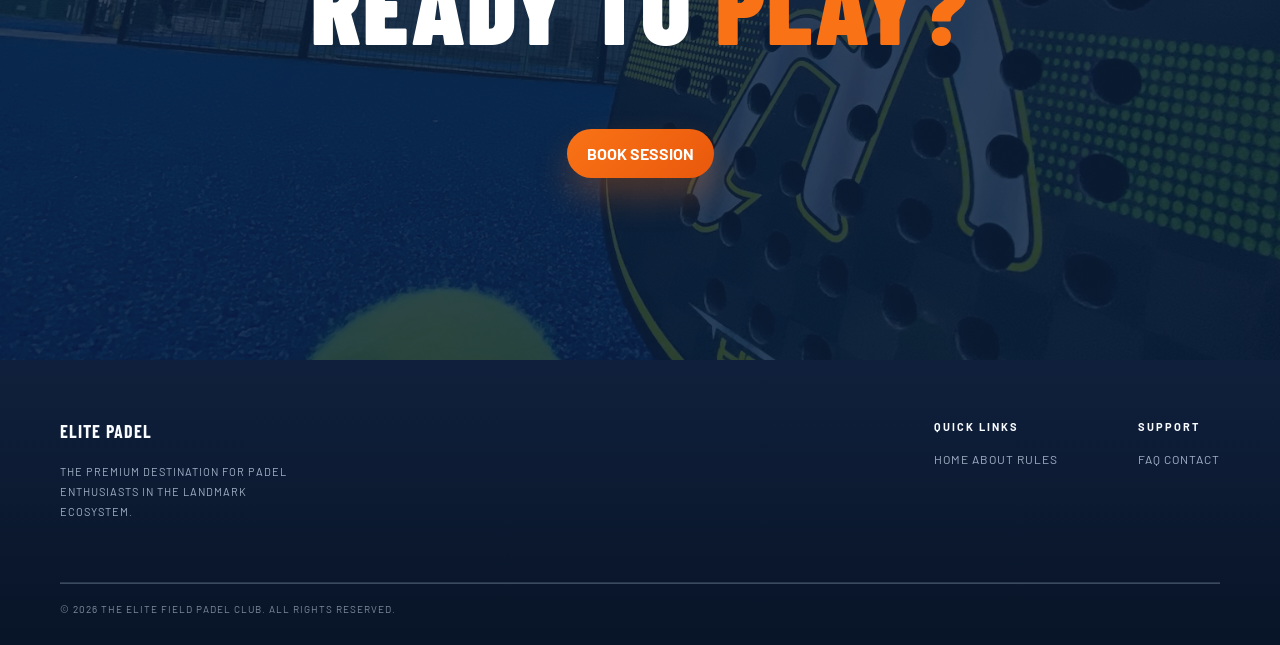
==== commit 2e8a4076: "changed texts to match the document" ====
--- a/about/index.html
+++ b/about/index.html
@@ -52,11 +52,7 @@
         <div class="about-text">
           <h1>ABOUT <span>US</span></h1>
           <p>
-            We offer one of the most exciting padel experiences in Lagos, 
-            located within the vibrant Landmark ecosystem. Surrounded by a 
-            dynamic mix of leisure and entertainment, our courts are 
-            designed to deliver a high-quality playing experience for both 
-            beginners and experienced players.
+            We offer one of the best padel experiences in Lagos, located in a premium and accessible environment in Ikoyi. Our courts are designed to deliver a high-quality playing experience for both beginners and experienced players.
           </p>
         </div>
     
--- a/global.css
+++ b/global.css
@@ -200,7 +200,7 @@
 }
 
 .hero-content h1 {
-  font-size: clamp(4rem, 8vw, 6.6rem);
+  font-size: clamp(4rem, 6vw, 4.6rem);
   margin-bottom: 14px;
   line-height: 0.88;
   letter-spacing: 0.04em;
@@ -357,7 +357,7 @@
   width: 100%;
   background: 
     linear-gradient(rgba(244, 248, 252, 0.96), rgba(244, 248, 252, 0.96)),
-    url('/assets/elevatedbg.jpg') center top/cover no-repeat;
+    url('/assets/LOGO-BG.png') center top/cover no-repeat;
   min-height: 50vh;
 }
 
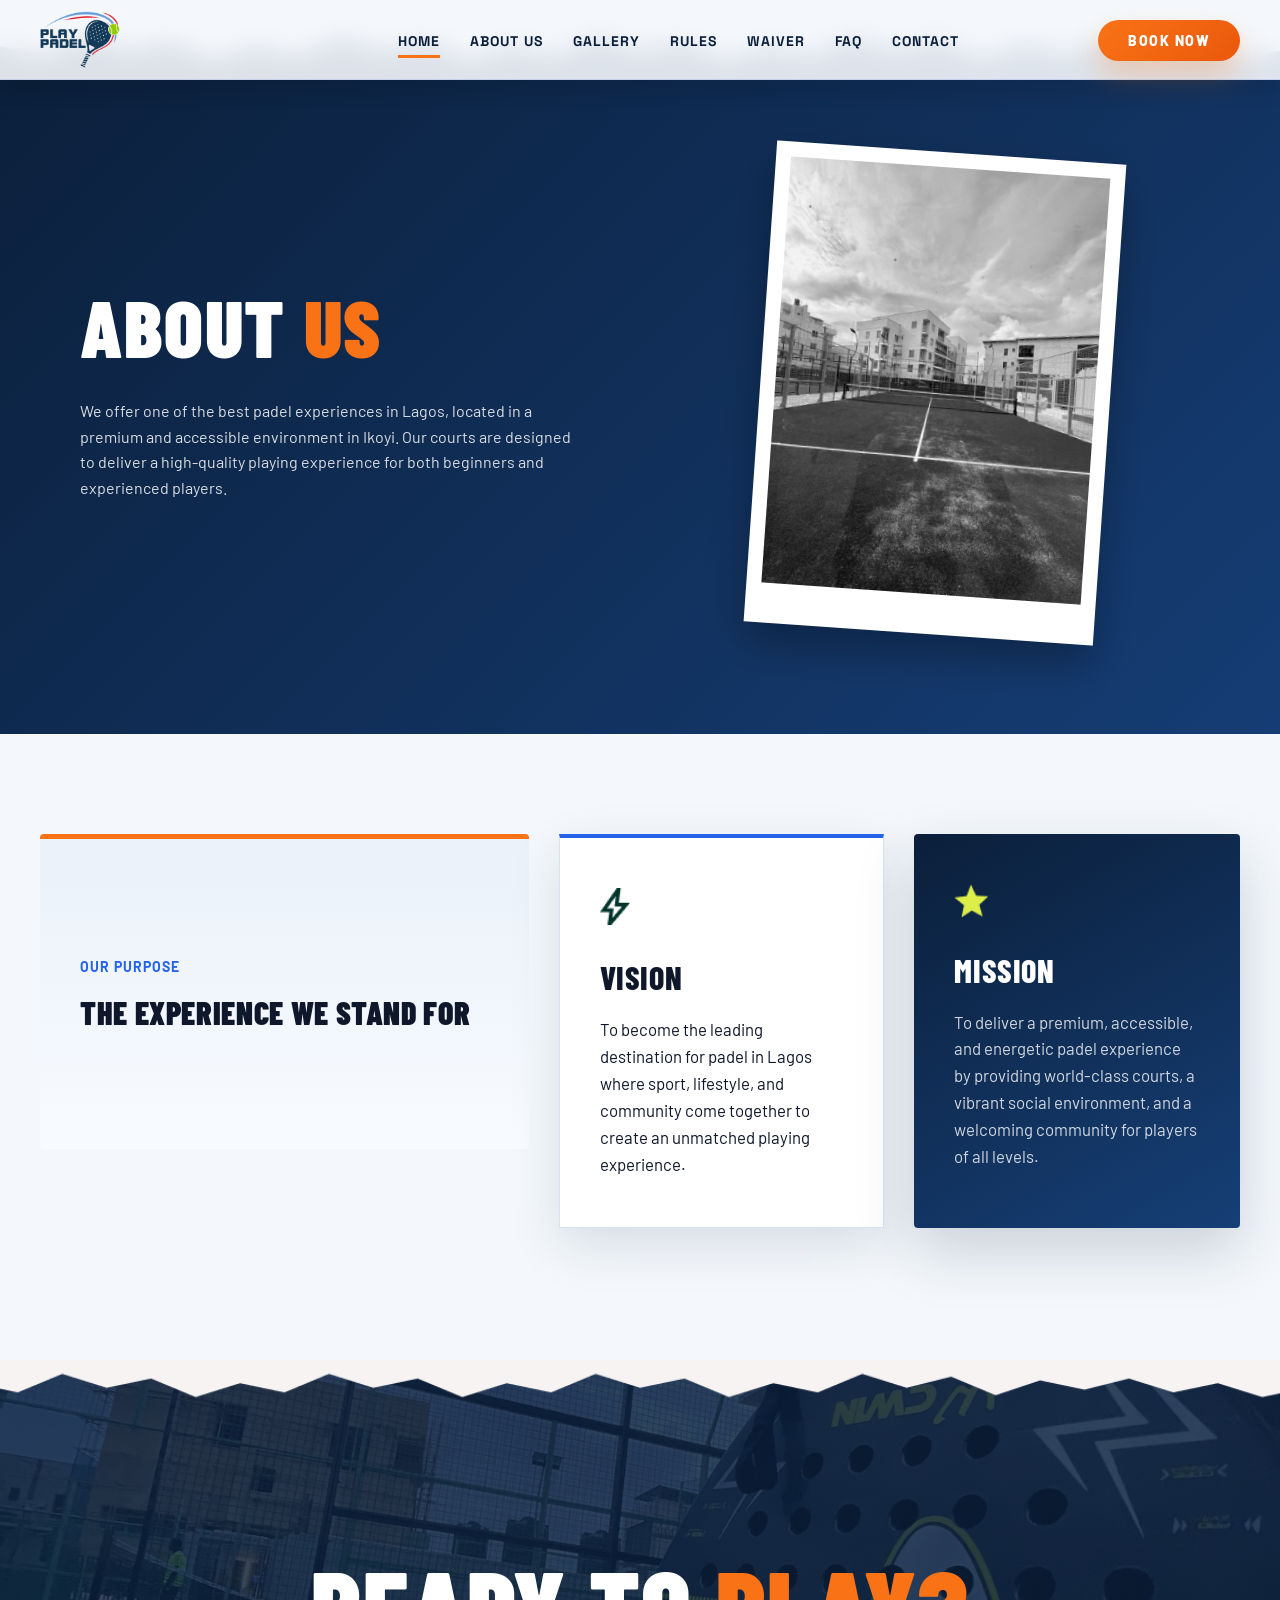
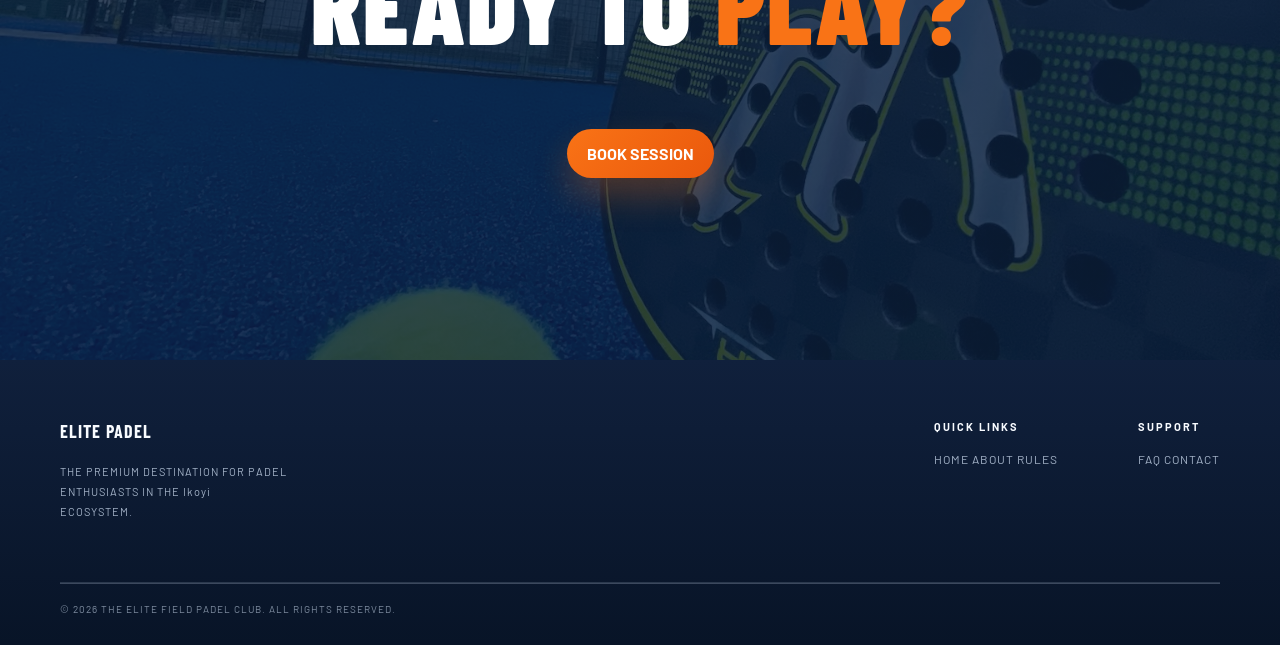
==== commit 53ef1884: "playpadel ikoyi version" ====
--- a/about/index.html
+++ b/about/index.html
@@ -1,151 +1,161 @@
-<!DOCTYPE html>
+<!doctype html>
 <html lang="en">
-<head>
-  <meta charset="UTF-8">
-  <meta name="viewport" content="width=device-width, initial-scale=1.0">
-  <title>About Us | Play Padel - Premium Padel Club in Lagos, Nigeria</title>
-  <link rel="stylesheet" href="/global.css">
-  <link rel="stylesheet" href="/about/about.css">
-  <link rel="stylesheet" href="/mobile.css" media="screen and (max-width: 768px)">
-  <link rel="stylesheet" href="/about/aboutmobile.css" media="screen and (max-width: 768px)">
-  <link rel="icon" type="image/x-png" href="/playpadellogo.png">
-</head>
-<body>
-  <header>
-    <nav class="navbar">
-      <a href="/" class="logo-container">
-        <img src="../playpadellogo.png" alt="Play Padel logo"/>
-      </a>
-    
-      <div class="hamburger" id="hamburger">
-        <span class="bar"></span>
-        <span class="bar"></span>
-        <span class="bar"></span>
-      </div>
-    
-      <div class="nav-menu-wrapper" id="nav-menu">
-        <ul class="nav-links">
-          <li><a href="/">HOME</a></li>
-          <li><a href="/about">ABOUT US</a></li>
-          <li><a href="/gallery">GALLERY</a></li>
-          <li><a href="/rules">RULES</a></li>
-          <li><a href="/waiver">WAIVER</a></li>
-          <li><a href="/faq">FAQ</a></li>
-          <li><a href="/contact">CONTACT</a></li>
-        </ul>
-    
-        <div class="nav-cta mobile-only">
+  <head>
+    <meta charset="UTF-8" />
+    <meta name="viewport" content="width=device-width, initial-scale=1.0" />
+    <title>About Us | Play Padel - Premium Padel Club in Lagos, Nigeria</title>
+    <link rel="stylesheet" href="/global.css" />
+    <link rel="stylesheet" href="/about/about.css" />
+    <link
+      rel="stylesheet"
+      href="/mobile.css"
+      media="screen and (max-width: 900px)"
+    />
+    <link
+      rel="stylesheet"
+      href="/about/aboutmobile.css"
+      media="screen and (max-width: 900px)"
+    />
+    <link rel="icon" type="image/x-png" href="/playpadellogo.png" />
+  </head>
+  <body>
+    <header>
+      <nav class="navbar">
+        <a href="/" class="logo-container">
+          <img src="../playpadellogo.png" alt="Play Padel logo" />
+        </a>
+
+        <div class="hamburger" id="hamburger">
+          <span class="bar"></span>
+          <span class="bar"></span>
+          <span class="bar"></span>
+        </div>
+
+        <div class="nav-menu-wrapper" id="nav-menu">
+          <ul class="nav-links">
+            <li><a href="/">HOME</a></li>
+            <li><a href="/about">ABOUT US</a></li>
+            <li><a href="/gallery">GALLERY</a></li>
+            <li><a href="/rules">RULES</a></li>
+            <li><a href="/waiver">WAIVER</a></li>
+            <li><a href="/faq">FAQ</a></li>
+            <li><a href="/contact">CONTACT</a></li>
+          </ul>
+
+          <div class="nav-cta mobile-only">
+            <a href="/booking" class="btn-book">BOOK NOW</a>
+          </div>
+        </div>
+
+        <div class="nav-cta desktop-only">
           <a href="/booking" class="btn-book">BOOK NOW</a>
         </div>
-      </div>
-    
-      <div class="nav-cta desktop-only">
-        <a href="/booking" class="btn-book">BOOK NOW</a>
-      </div>
-    </nav>
-  </header>
-  <main>
-    <section class="about-hero reveal-on-scroll">
-      <div class="about-zigzag"></div>
-    
-      <div class="about-container">
-        <div class="about-text">
-          <h1>ABOUT <span>US</span></h1>
+      </nav>
+    </header>
+    <main>
+      <section class="about-hero reveal-on-scroll">
+        <div class="about-zigzag"></div>
+
+        <div class="about-container">
+          <div class="about-text">
+            <h1>ABOUT <span>US</span></h1>
+            <p>
+              We offer one of the best padel experiences in Lagos, located in a
+              premium and accessible environment in Ikoyi. Our courts are
+              designed to deliver a high-quality playing experience for both
+              beginners and experienced players.
+            </p>
+          </div>
+
+          <div class="about-image-wrapper">
+            <div class="polaroid-frame">
+              <img src="../assets/pic7.jpg" alt="Padel Player" />
+            </div>
+          </div>
+        </div>
+      </section>
+
+      <!-- VALUES SECTION -->
+      <section class="values-section reveal-on-scroll">
+        <div class="values-container">
+          <div class="value-card purpose-card">
+            <span class="sub-label">OUR PURPOSE</span>
+            <h2>THE EXPERIENCE WE STAND FOR</h2>
+          </div>
+
+          <div class="value-card vision-card">
+            <div class="icon-wrap">
+              <img src="../assets/bolt.png" alt="Vision" />
+            </div>
+            <h3>VISION</h3>
+            <p>
+              To become the leading destination for padel in Lagos where sport,
+              lifestyle, and community come together to create an unmatched
+              playing experience.
+            </p>
+          </div>
+
+          <div class="value-card-wrapper">
+            <div class="value-card mission-card">
+              <div class="icon-wrap">
+                <img src="../assets/star.png" alt="Mission" />
+              </div>
+              <h3>MISSION</h3>
+              <p>
+                To deliver a premium, accessible, and energetic padel experience
+                by providing world-class courts, a vibrant social environment,
+                and a welcoming community for players of all levels.
+              </p>
+            </div>
+          </div>
+        </div>
+      </section>
+
+      <!-- READY TO PLAY SECTION -->
+      <section class="readytoplay-section reveal-on-scroll">
+        <div class="readyzigzag"></div>
+
+        <div class="content">
+          <h2>READY TO <span>PLAY?</span></h2>
+          <a class="content-btn" href="/booking">BOOK SESSION</a>
+        </div>
+      </section>
+    </main>
+
+    <footer class="footer reveal-on-scroll">
+      <div class="footer-container">
+        <!-- Left -->
+        <div class="footer-left">
+          <h2>ELITE PADEL</h2>
           <p>
-            We offer one of the best padel experiences in Lagos, located in a premium and accessible environment in Ikoyi. Our courts are designed to deliver a high-quality playing experience for both beginners and experienced players.
+            THE PREMIUM DESTINATION FOR PADEL<br />
+            ENTHUSIASTS IN THE Ikoyi<br />
+            ECOSYSTEM.
           </p>
         </div>
-    
-        <div class="about-image-wrapper">
-          <div class="polaroid-frame">
-            <img src="../assets/pic7.jpg" alt="Padel Player">
+
+        <!-- Right -->
+        <div class="footer-right">
+          <div class="footer-column">
+            <h4>QUICK LINKS</h4>
+            <a href="/">HOME</a>
+            <a href="/about">ABOUT</a>
+            <a href="/rules">RULES</a>
+          </div>
+
+          <div class="footer-column">
+            <h4>SUPPORT</h4>
+            <a href="/faq">FAQ</a>
+            <a href="/contact">CONTACT</a>
           </div>
         </div>
       </div>
-    </section>
 
+      <div class="footer-bottom">
+        © 2026 THE ELITE FIELD PADEL CLUB. ALL RIGHTS RESERVED.
+      </div>
+    </footer>
 
-
-    <!-- VALUES SECTION -->
-    <section class="values-section reveal-on-scroll">
-      <div class="values-container">
-        
-        <div class="value-card purpose-card">
-          <span class="sub-label">OUR PURPOSE</span>
-          <h2>THE EXPERIENCE WE STAND FOR</h2>
-        </div>
-    
-        <div class="value-card vision-card">
-          <div class="icon-wrap">
-            <img src="../assets/bolt.png" alt="Vision"> </div>
-          <h3>VISION</h3>
-          <p>To become the leading destination for padel in Lagos where sport, lifestyle, and community come together to create an unmatched playing experience.</p>
-        </div>
-    
-        <div class="value-card-wrapper">
-          <div class="value-card mission-card">
-            <div class="icon-wrap">
-              <img src="../assets/star.png" alt="Mission">
-            </div>
-            <h3>MISSION</h3>
-            <p>To deliver a premium, accessible, and energetic padel experience by providing world-class courts, a vibrant social environment, and a welcoming community for players of all levels.</p>
-          </div>
-        </div>
-    
-      </div>
-    </section>
-
-
-    <!-- READY TO PLAY SECTION -->
-    <section class="readytoplay-section reveal-on-scroll">
-      <div class="readyzigzag"></div>
-
-      <div class="content">
-        <h2>READY TO <span>PLAY?</span>
-        </h2>
-        <a class="content-btn" href="/booking">BOOK SESSION</a>
-      </div>
-    </section>
-  </main>
-
-
-  <footer class="footer reveal-on-scroll">
-    <div class="footer-container">
-      
-      <!-- Left -->
-      <div class="footer-left">
-        <h2>ELITE PADEL</h2>
-        <p>
-          THE PREMIUM DESTINATION FOR PADEL<br>
-          ENTHUSIASTS IN THE LANDMARK<br>
-          ECOSYSTEM.
-        </p>
-      </div>
-  
-      <!-- Right -->
-      <div class="footer-right">
-        <div class="footer-column">
-          <h4>QUICK LINKS</h4>
-          <a href="/">HOME</a>
-          <a href="/about">ABOUT</a>
-          <a href="/rules">RULES</a>
-        </div>
-  
-        <div class="footer-column">
-          <h4>SUPPORT</h4>
-          <a href="/faq">FAQ</a>
-          <a href="/contact">CONTACT</a>
-        </div>
-      </div>
-  
-    </div>
-  
-    <div class="footer-bottom">
-      © 2026 THE ELITE FIELD PADEL CLUB. ALL RIGHTS RESERVED.
-    </div>
-  </footer>
-  
-
-  <script src="/main.js"></script>
-</body>
+    <script src="/main.js"></script>
+  </body>
 </html>
--- a/global.css
+++ b/global.css
@@ -602,7 +602,7 @@
 .intro-section.reveal-active .padel-cards .card:nth-child(3) { transition-delay: 0.9s; }
 .intro-section.reveal-active .padel-cards .card:nth-child(4) { transition-delay: 1.05s; }
 
-@media (max-width: 1100px) and (min-width: 769px) {
+@media (max-width: 1100px) and (min-width: 901px) {
   .padel-cards .card {
     flex-basis: calc((100% - 20px) / 2);
   }
